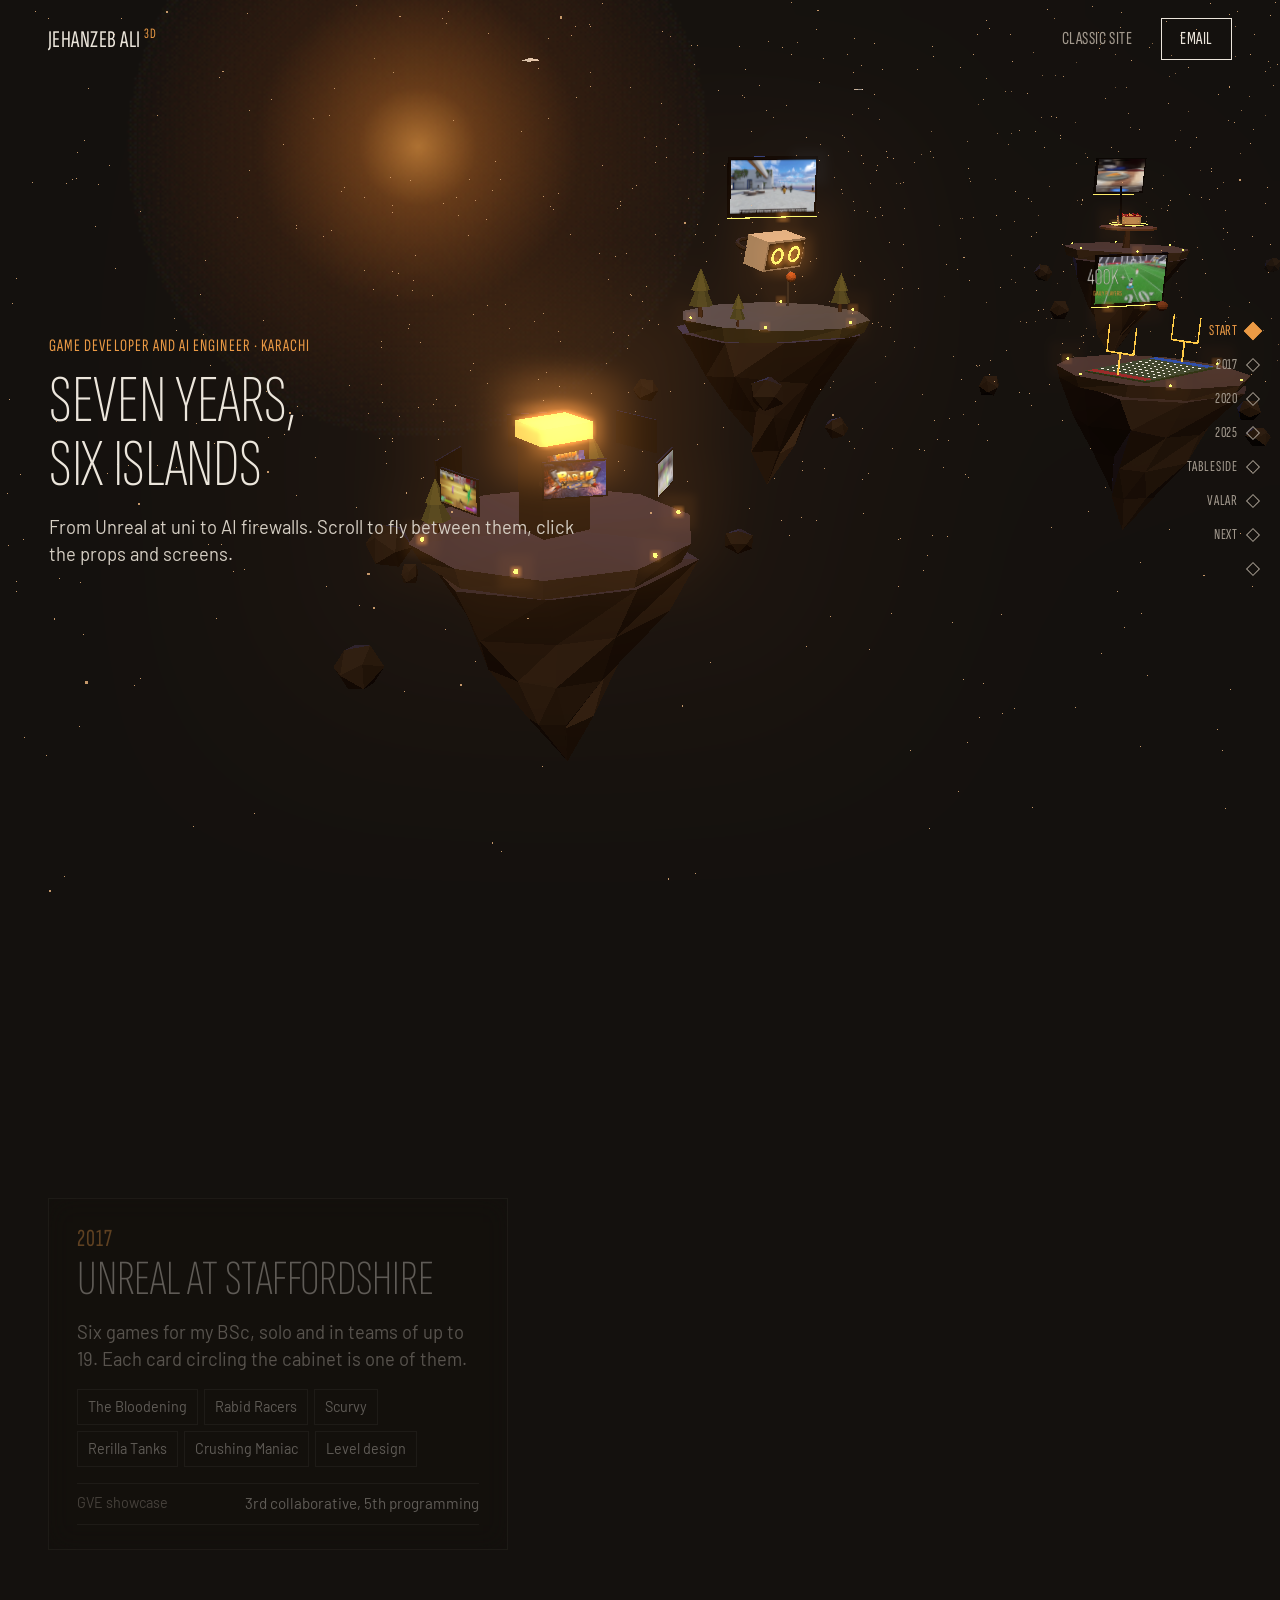
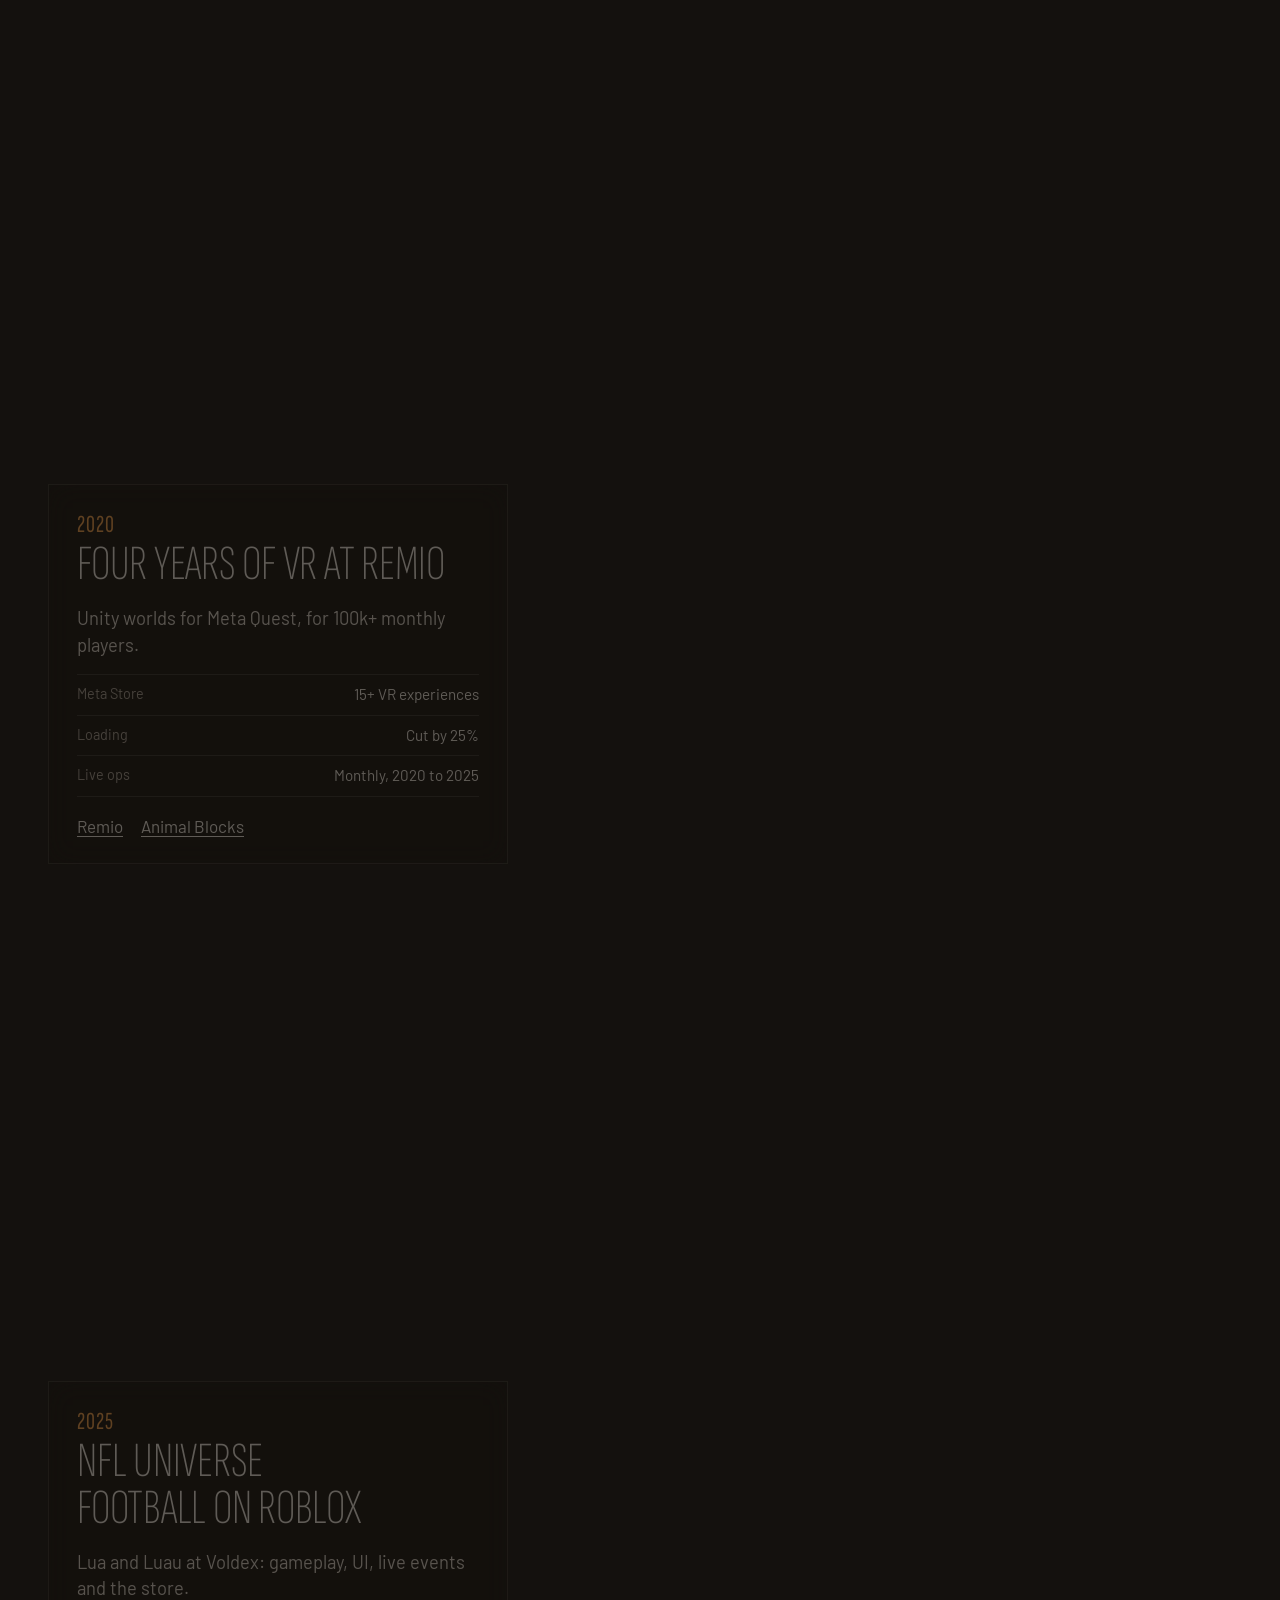
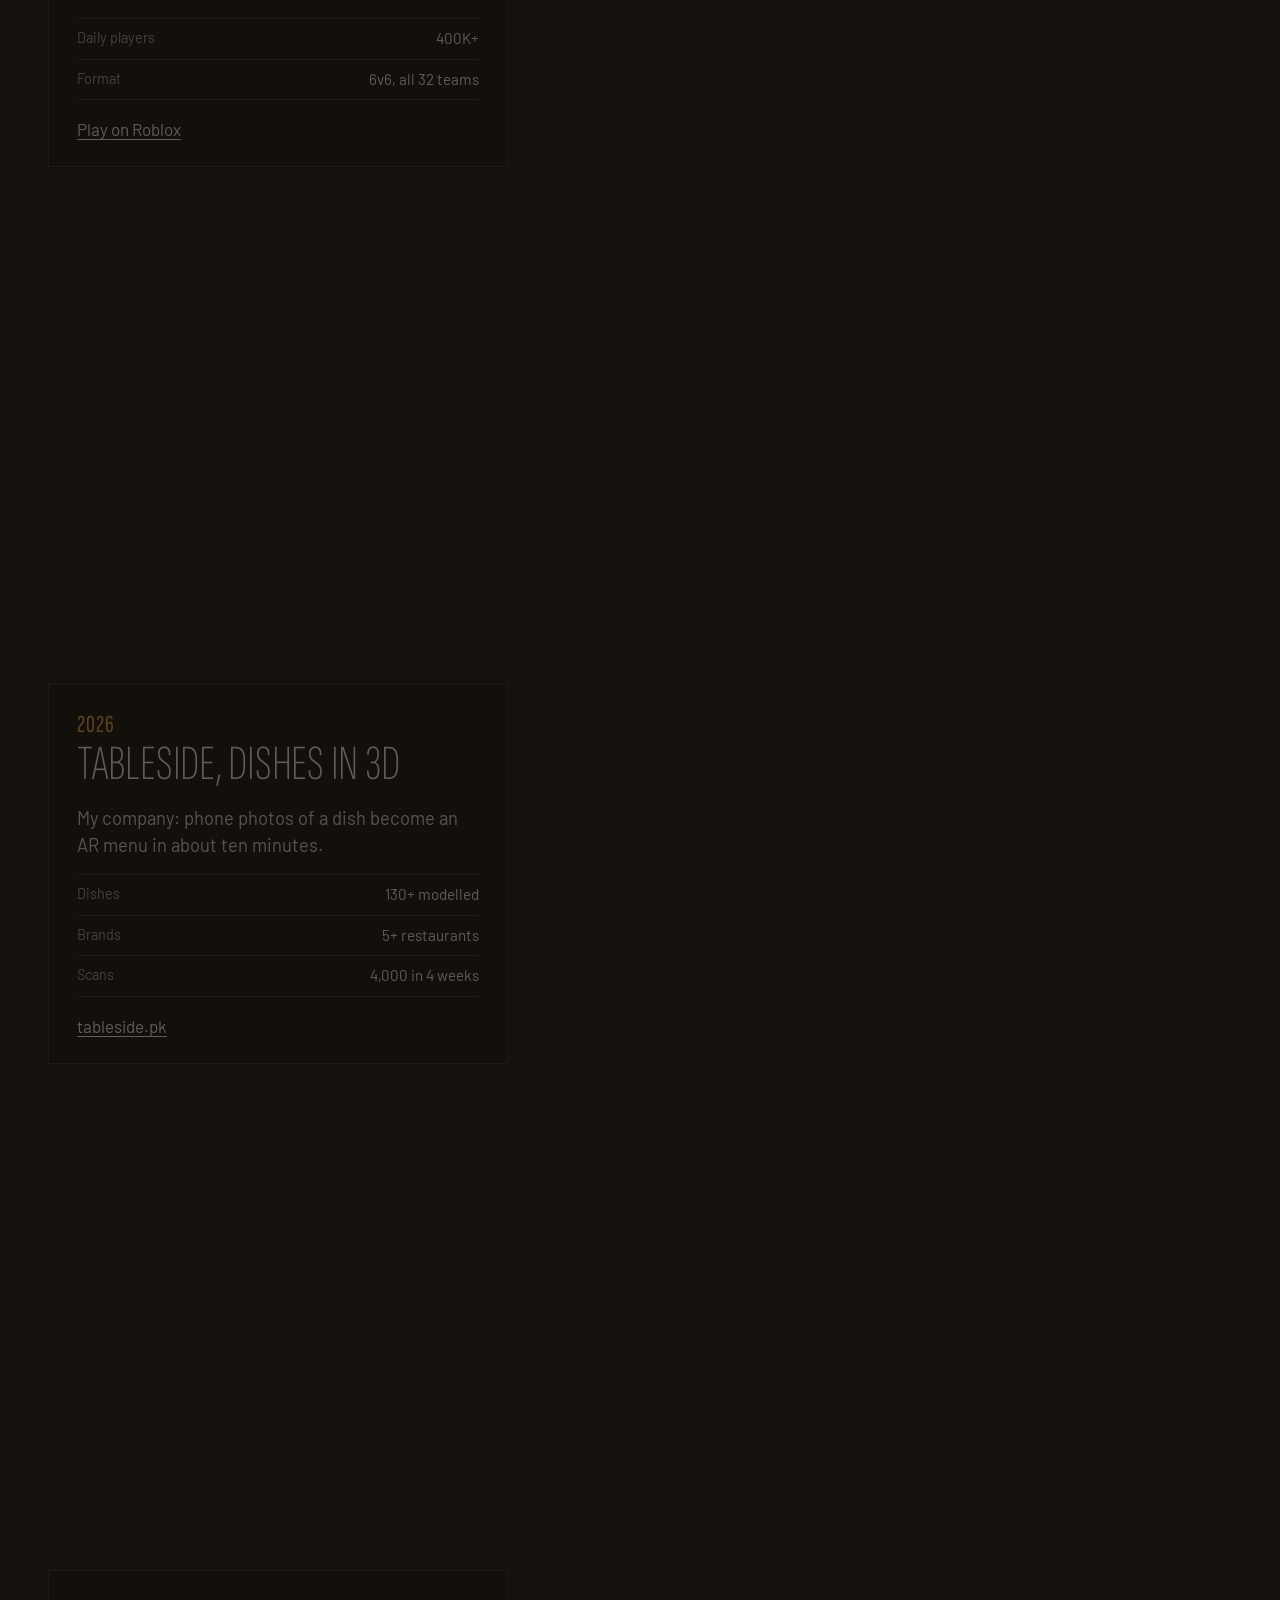
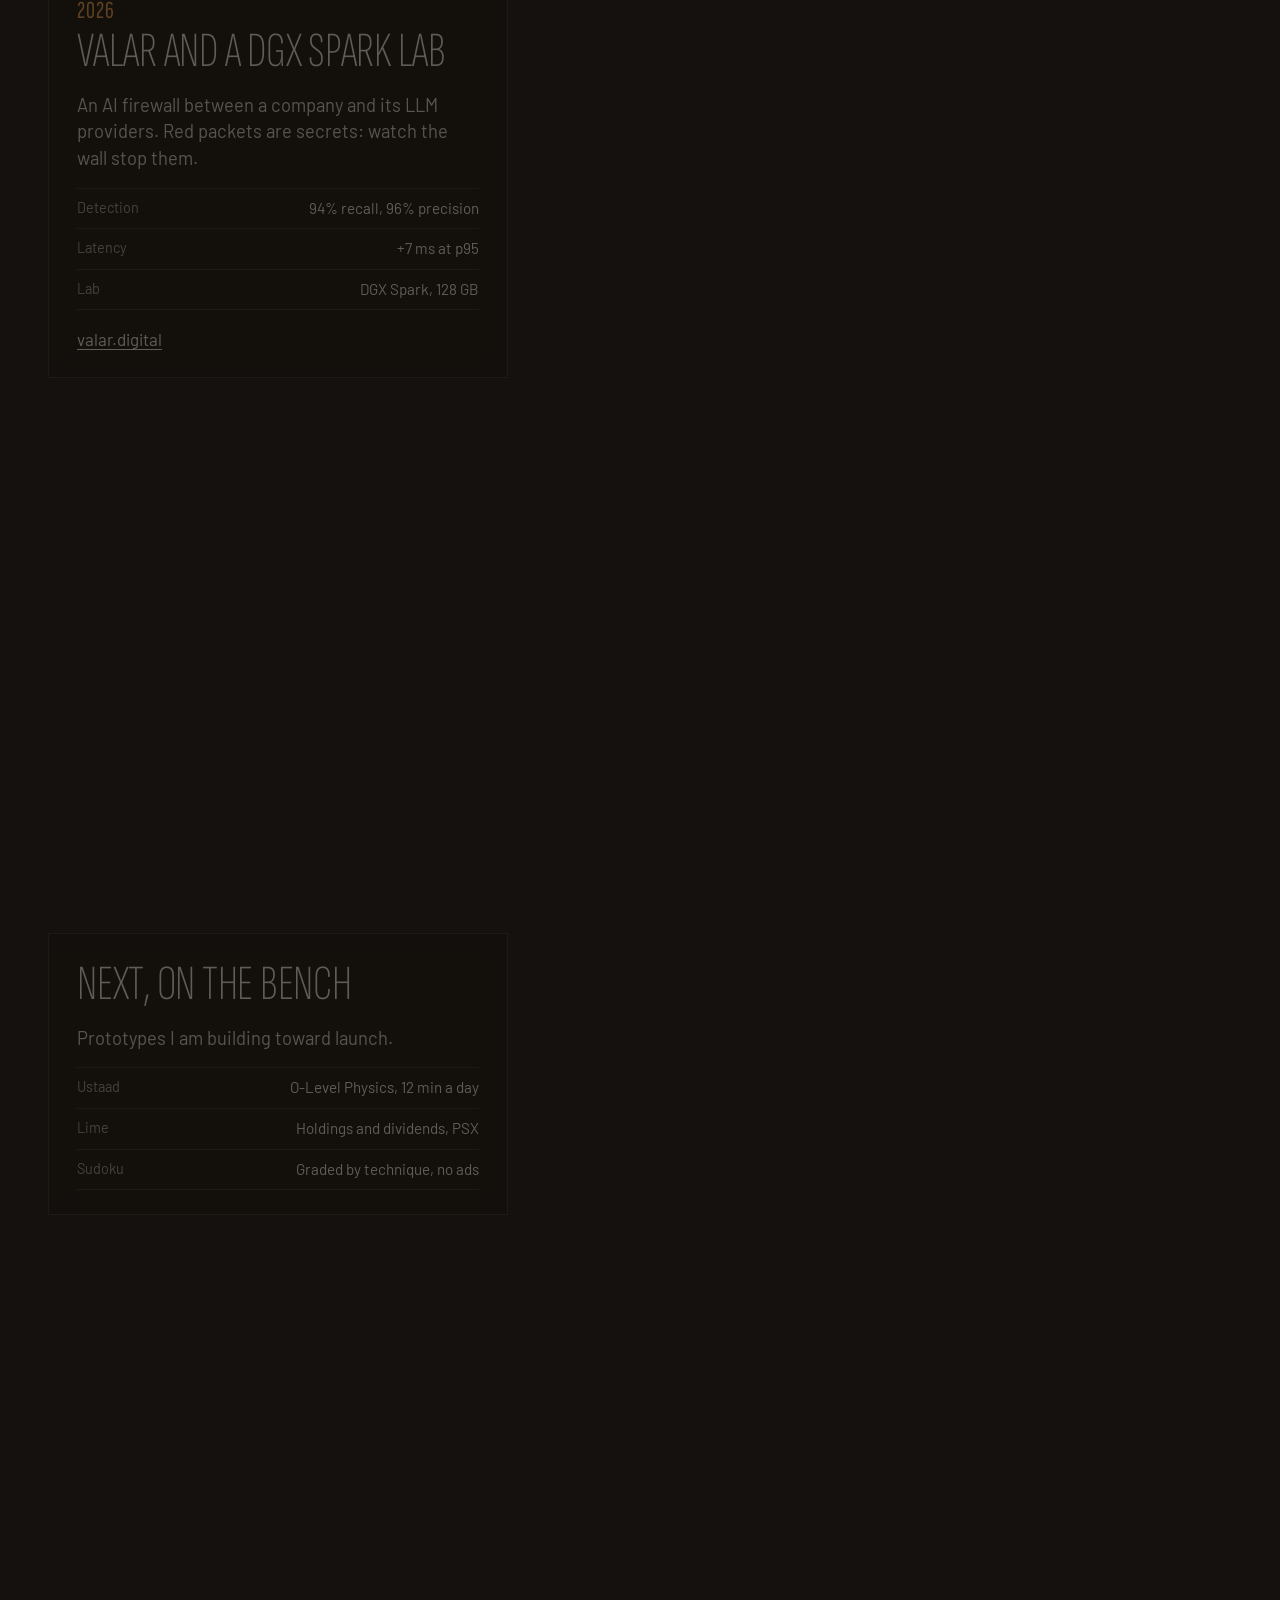
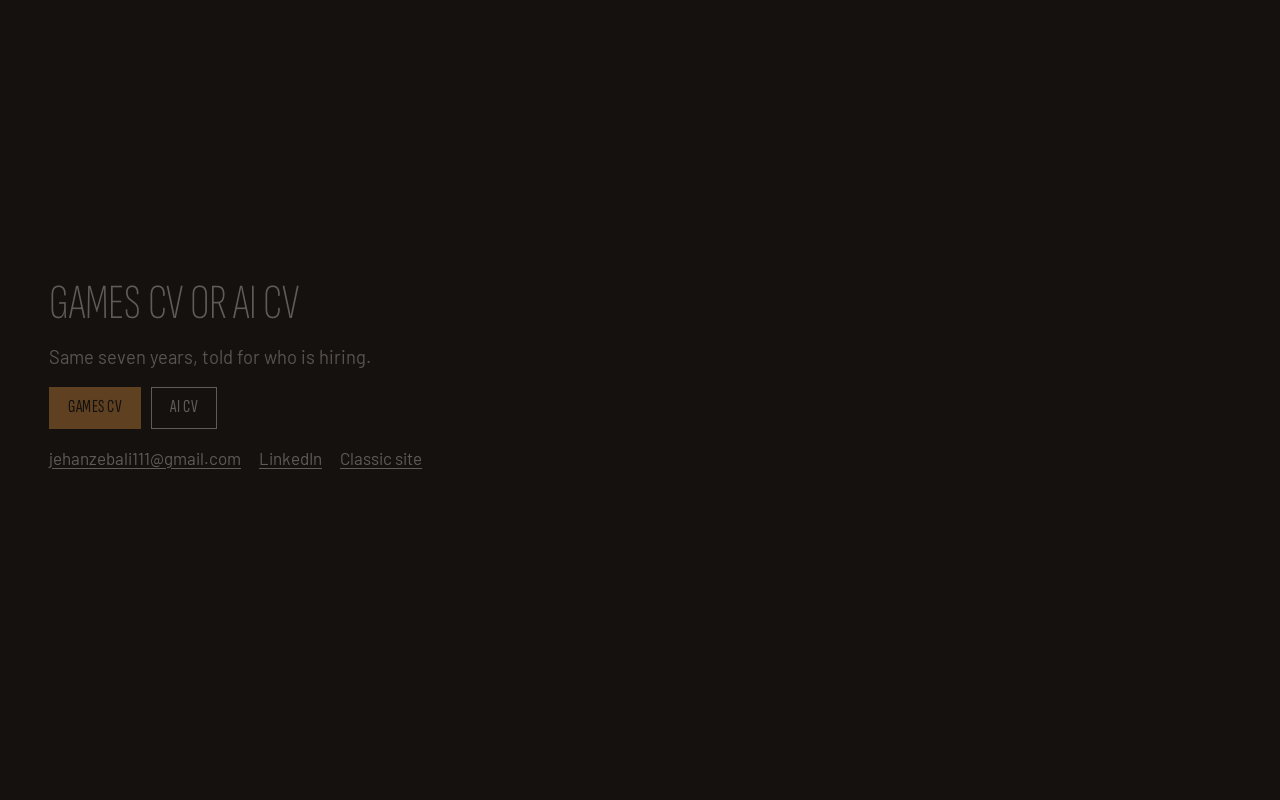
==== 3d/index.html @ e1ce979d "Add experimental 3D portfolio at /3d/ Scroll-driven flight across floating low-poly islands, one per" ====
<!doctype html>
<html lang="en">
<head>
<meta charset="utf-8">
<meta name="viewport" content="width=device-width, initial-scale=1">
<title>Jehanzeb Ali in 3D, an experiment</title>
<meta name="description" content="An experimental 3D version of Jehanzeb Ali's portfolio: fly across floating islands, one for each chapter from Unreal at uni to AI firewalls.">
<meta name="theme-color" content="#14110e">
<link rel="icon" href="../favicon.svg" type="image/svg+xml">
<link rel="preload" href="../fonts/sofia-sans-extra-condensed-latin-200-normal.woff2" as="font" type="font/woff2" crossorigin>
<link rel="stylesheet" href="style.css">
<script type="importmap">{ "imports": { "three": "./vendor/three.module.min.js" } }</script>
</head>
<body>

<canvas class="world" aria-hidden="true"></canvas>

<div class="loader" data-loader>
  <p class="loader__title">Raising the islands</p>
  <div class="loader__bar"><span data-loader-bar></span></div>
</div>

<header class="hud">
  <a class="wordmark" href="#ch-0">Jehanzeb Ali <small>3D</small></a>
  <nav aria-label="Main">
    <a class="ghost" href="../">Classic site</a>
    <a class="btn" href="mailto:jehanzebali111@gmail.com">Email</a>
  </nav>
</header>

<nav class="dots" aria-label="Chapters" data-dots></nav>

<p class="hint" data-hint aria-hidden="true">Scroll to fly · Click anything that floats</p>

<main>
  <section class="ch" id="ch-0" data-label="Start">
    <div class="card card--hero">
      <p class="kicker">Game developer and AI engineer · Karachi</p>
      <h1>Seven years,<br>six islands</h1>
      <p class="lead">From Unreal at uni to AI firewalls. Scroll to fly between them, click the props and screens.</p>
    </div>
  </section>

  <section class="ch" id="ch-1" data-label="2017">
    <div class="card">
      <h2><span class="year">2017</span>Unreal at Staffordshire</h2>
      <p class="lead">Six games for my BSc, solo and in teams of up to 19. Each card circling the cabinet is one of them.</p>
      <ul class="chips">
        <li><a href="https://www.youtube.com/watch?v=bygfbJhBPi0">The Bloodening</a></li>
        <li><a href="https://www.youtube.com/watch?v=kD5erxwy0vY">Rabid Racers</a></li>
        <li><a href="https://www.youtube.com/watch?v=-8QyaQrEbNs">Scurvy</a></li>
        <li><a href="https://www.youtube.com/watch?v=-BHlsEPcJto">Rerilla Tanks</a></li>
        <li><a href="https://www.youtube.com/watch?v=_O61F6eO5oI">Crushing Maniac</a></li>
        <li><a href="https://www.youtube.com/watch?v=RzQGOUZhFEU">Level design</a></li>
      </ul>
      <dl class="facts"><div><dt>GVE showcase</dt><dd>3rd collaborative, 5th programming</dd></div></dl>
    </div>
  </section>

  <section class="ch" id="ch-2" data-label="2020">
    <div class="card">
      <h2><span class="year">2020</span>Four years of VR at Remio</h2>
      <p class="lead">Unity worlds for Meta Quest, for 100k+ monthly players.</p>
      <dl class="facts">
        <div><dt>Meta Store</dt><dd>15+ VR experiences</dd></div>
        <div><dt>Loading</dt><dd>Cut by 25%</dd></div>
        <div><dt>Live ops</dt><dd>Monthly, 2020 to 2025</dd></div>
      </dl>
      <p class="links"><a href="https://www.meta.com/experiences/remio/5120897861344596/">Remio</a> <a href="https://www.meta.com/experiences/animal-blocks/26317184997880598/">Animal Blocks</a></p>
    </div>
  </section>

  <section class="ch" id="ch-3" data-label="2025">
    <div class="card">
      <h2><span class="year">2025</span>NFL Universe Football on Roblox</h2>
      <p class="lead">Lua and Luau at Voldex: gameplay, UI, live events and the store.</p>
      <dl class="facts"><div><dt>Daily players</dt><dd>400K+</dd></div><div><dt>Format</dt><dd>6v6, all 32 teams</dd></div></dl>
      <p class="links"><a href="https://www.roblox.com/games/184199275">Play on Roblox</a></p>
    </div>
  </section>

  <section class="ch" id="ch-4" data-label="TableSide">
    <div class="card">
      <h2><span class="year">2026</span>TableSide, dishes in 3D</h2>
      <p class="lead">My company: phone photos of a dish become an AR menu in about ten minutes.</p>
      <dl class="facts">
        <div><dt>Dishes</dt><dd>130+ modelled</dd></div>
        <div><dt>Brands</dt><dd>5+ restaurants</dd></div>
        <div><dt>Scans</dt><dd>4,000 in 4 weeks</dd></div>
      </dl>
      <p class="links"><a href="https://tableside.pk/">tableside.pk</a></p>
    </div>
  </section>

  <section class="ch" id="ch-5" data-label="Valar">
    <div class="card">
      <h2><span class="year">2026</span>Valar and a DGX Spark lab</h2>
      <p class="lead">An AI firewall between a company and its LLM providers. Red packets are secrets: watch the wall stop them.</p>
      <dl class="facts">
        <div><dt>Detection</dt><dd>94% recall, 96% precision</dd></div>
        <div><dt>Latency</dt><dd>+7 ms at p95</dd></div>
        <div><dt>Lab</dt><dd>DGX Spark, 128 GB</dd></div>
      </dl>
      <p class="links"><a href="https://valar.digital/">valar.digital</a></p>
    </div>
  </section>

  <section class="ch" id="ch-6" data-label="Next">
    <div class="card">
      <h2>Next, on the bench</h2>
      <p class="lead">Prototypes I am building toward launch.</p>
      <dl class="facts">
        <div><dt>Ustaad</dt><dd>O-Level Physics, 12 min a day</dd></div>
        <div><dt>Lime</dt><dd>Holdings and dividends, PSX</dd></div>
        <div><dt>Sudoku</dt><dd>Graded by technique, no ads</dd></div>
      </dl>
    </div>
  </section>

  <section class="ch" id="ch-7" data-label="Hire">
    <div class="card card--hero">
      <h2>Games CV or AI CV</h2>
      <p class="lead">Same seven years, told for who is hiring.</p>
      <p class="actions">
        <a class="btn btn--primary" href="../cv/Jehanzeb-Ali-CV-Games.pdf" download>Games CV</a>
        <a class="btn" href="../cv/Jehanzeb-Ali-CV-AI.pdf" download>AI CV</a>
      </p>
      <p class="links"><a href="mailto:jehanzebali111@gmail.com">jehanzebali111@gmail.com</a> <a href="https://www.linkedin.com/in/jehanzeb-ali-87b875187/">LinkedIn</a> <a href="../">Classic site</a></p>
    </div>
  </section>
</main>

<script type="module" src="main.js"></script>
</body>
</html>
---- 3d/style.css ----
@font-face { font-family: "Sofia Sans Extra Condensed"; src: url("../fonts/sofia-sans-extra-condensed-latin-200-normal.woff2") format("woff2"); font-weight: 200; font-display: swap; }
@font-face { font-family: "Sofia Sans Extra Condensed"; src: url("../fonts/sofia-sans-extra-condensed-latin-400-normal.woff2") format("woff2"); font-weight: 400; font-display: swap; }
@font-face { font-family: "Barlow"; src: url("../fonts/barlow-latin-400-normal.woff2") format("woff2"); font-weight: 400; font-display: swap; }
@font-face { font-family: "Barlow"; src: url("../fonts/barlow-latin-300-normal.woff2") format("woff2"); font-weight: 300; font-display: swap; }

:root {
  color-scheme: dark;
  --paper: #14110e;
  --ink: #ece6dc;
  --muted: #a39a8e;
  --accent: #eb9a45;
  --rule: rgba(236, 230, 220, 0.14);
  --glass: rgba(20, 17, 14, 0.62);
  --display: "Sofia Sans Extra Condensed", ui-sans-serif, sans-serif;
  --body: "Barlow", ui-sans-serif, sans-serif;
  --gutter: 48px;
}
* { box-sizing: border-box; }
html { scroll-behavior: smooth; }
body { margin: 0; background: var(--paper); color: var(--ink); font: 400 1.0625rem/1.55 var(--body); -webkit-font-smoothing: antialiased; overflow-x: clip; }
a { color: inherit; }
:focus-visible { outline: 2px solid var(--accent); outline-offset: 3px; }
::selection { background: rgba(235, 154, 69, 0.35); }
h1, h2 { margin: 0; font: 200 clamp(2.6rem, 4vw + 1rem, 5rem)/0.95 var(--display); text-transform: uppercase; letter-spacing: -0.005em; text-wrap: balance; }
h2 { font-size: clamp(2.2rem, 2.6vw + 1rem, 3.8rem); }
p { margin: 0; }

.world { position: fixed; inset: 0; width: 100vw; height: 100vh; display: block; z-index: 0; touch-action: pan-y; }

/* loader */
.loader { position: fixed; inset: 0; z-index: 50; display: grid; place-content: center; gap: 16px; background: var(--paper); transition: opacity 700ms ease, visibility 700ms; }
.loader.is-done { opacity: 0; visibility: hidden; }
.loader__title { font: 200 2rem/1 var(--display); text-transform: uppercase; letter-spacing: 0.04em; }
.loader__bar { width: 220px; height: 2px; background: var(--rule); }
.loader__bar span { display: block; height: 100%; width: 0; background: var(--accent); transition: width 200ms ease; }

/* hud */
.hud { position: fixed; z-index: 20; top: 0; left: 0; right: 0; display: flex; justify-content: space-between; align-items: center; padding: 18px var(--gutter); pointer-events: none; }
.hud > * { pointer-events: auto; }
.wordmark { font: 400 1.5rem/1 var(--display); text-transform: uppercase; text-decoration: none; letter-spacing: 0.02em; }
.wordmark small { color: var(--accent); font-size: 0.9rem; vertical-align: super; }
.hud nav { display: flex; gap: 10px; align-items: center; }
.btn, .ghost { display: inline-flex; align-items: center; min-height: 42px; padding: 0 18px; border: 1px solid var(--ink); font: 400 1.15rem/1 var(--display); text-transform: uppercase; letter-spacing: 0.03em; text-decoration: none; background: transparent; color: var(--ink); transition: background-color 200ms, color 200ms, border-color 200ms; }
.ghost { border-color: transparent; color: var(--muted); }
.ghost:hover { color: var(--ink); }
.btn:hover { background: var(--ink); color: var(--paper); }
.btn--primary { background: var(--accent); border-color: var(--accent); color: var(--paper); }
.btn--primary:hover { background: var(--ink); border-color: var(--ink); }

/* chapter dots */
.dots { position: fixed; z-index: 20; right: 22px; top: 50%; transform: translateY(-50%); display: flex; flex-direction: column; gap: 6px; }
.dots a { display: flex; align-items: center; justify-content: flex-end; gap: 10px; min-height: 28px; color: var(--muted); text-decoration: none; font: 400 0.95rem/1 var(--display); text-transform: uppercase; letter-spacing: 0.05em; }
.dots a::after { content: ""; width: 8px; height: 8px; border: 1px solid currentColor; transform: rotate(45deg); transition: background-color 200ms, transform 300ms; }
.dots a span { opacity: 0; transform: translateX(6px); transition: opacity 200ms, transform 200ms; }
.dots a:hover span, .dots a:focus-visible span, .dots a[aria-current="step"] span { opacity: 1; transform: none; }
.dots a[aria-current="step"] { color: var(--accent); }
.dots a[aria-current="step"]::after { background: var(--accent); transform: rotate(45deg) scale(1.3); }

.hint { position: fixed; z-index: 20; left: 50%; bottom: 22px; transform: translateX(-50%); color: var(--muted); font: 400 1rem/1 var(--display); text-transform: uppercase; letter-spacing: 0.08em; transition: opacity 500ms; white-space: nowrap; }
.hint.is-gone { opacity: 0; }

/* chapters */
main { position: relative; z-index: 10; pointer-events: none; }
.ch { min-height: 100vh; min-height: 100svh; display: flex; align-items: center; padding: 96px var(--gutter); }
.card { pointer-events: auto; width: min(460px, 100%); padding: 28px 28px 24px; background: var(--glass); border: 1px solid var(--rule); backdrop-filter: blur(14px) saturate(1.2); -webkit-backdrop-filter: blur(14px) saturate(1.2); display: grid; gap: 16px; opacity: 0.35; transform: translateY(24px); transition: opacity 600ms ease, transform 700ms cubic-bezier(0.16, 1, 0.3, 1); }
.ch.is-active .card { opacity: 1; transform: none; }
.card--hero { width: min(560px, 100%); background: transparent; border-color: transparent; backdrop-filter: none; -webkit-backdrop-filter: none; padding-left: 0; }
.kicker { color: var(--accent); font: 400 1.1rem/1 var(--display); text-transform: uppercase; letter-spacing: 0.06em; }
.year { display: block; color: var(--accent); font-size: 0.5em; font-weight: 400; letter-spacing: 0.04em; margin-bottom: 6px; }
.lead { font-size: 1.15rem; line-height: 1.45; color: #d6cfc4; }
.chips { list-style: none; margin: 0; padding: 0; display: flex; flex-wrap: wrap; gap: 6px; }
.chips a { display: inline-block; padding: 6px 10px; border: 1px solid var(--rule); font-size: 0.9rem; text-decoration: none; transition: border-color 200ms, color 200ms; }
.chips a:hover { border-color: var(--accent); color: var(--accent); }
.facts { margin: 0; display: grid; gap: 0; border-top: 1px solid var(--rule); }
.facts div { display: flex; justify-content: space-between; gap: 16px; padding: 8px 0; border-bottom: 1px solid var(--rule); }
.facts dt { color: var(--muted); font-size: 0.9rem; }
.facts dd { margin: 0; text-align: right; font-size: 0.95rem; }
.links { display: flex; flex-wrap: wrap; gap: 6px 18px; }
.links a { text-underline-offset: 0.2em; text-decoration-thickness: 1px; }
.links a:hover { color: var(--accent); }
.actions { display: flex; gap: 10px; flex-wrap: wrap; }

/* world clicks pass through empty space */
body.is-hovering-3d { cursor: pointer; }

/* no webgl: plain dark page */
.no-webgl .world, .no-webgl .hint { display: none; }
.no-webgl .card { opacity: 1; transform: none; }

@media (max-width: 48rem) {
  :root { --gutter: 16px; }
  .ch { align-items: flex-end; padding-bottom: 72px; }
  .card { padding: 20px; gap: 12px; }
  .card--hero { padding-left: 0; }
  .lead { font-size: 1.02rem; }
  .dots { right: 8px; }
  .dots a span { display: none; }
  .ghost { display: none; }
  .hint { bottom: 12px; font-size: 0.85rem; }
  .facts dd { font-size: 0.88rem; }
}
@media (prefers-reduced-motion: reduce) {
  html { scroll-behavior: auto; }
  .card { transition: none; }
}
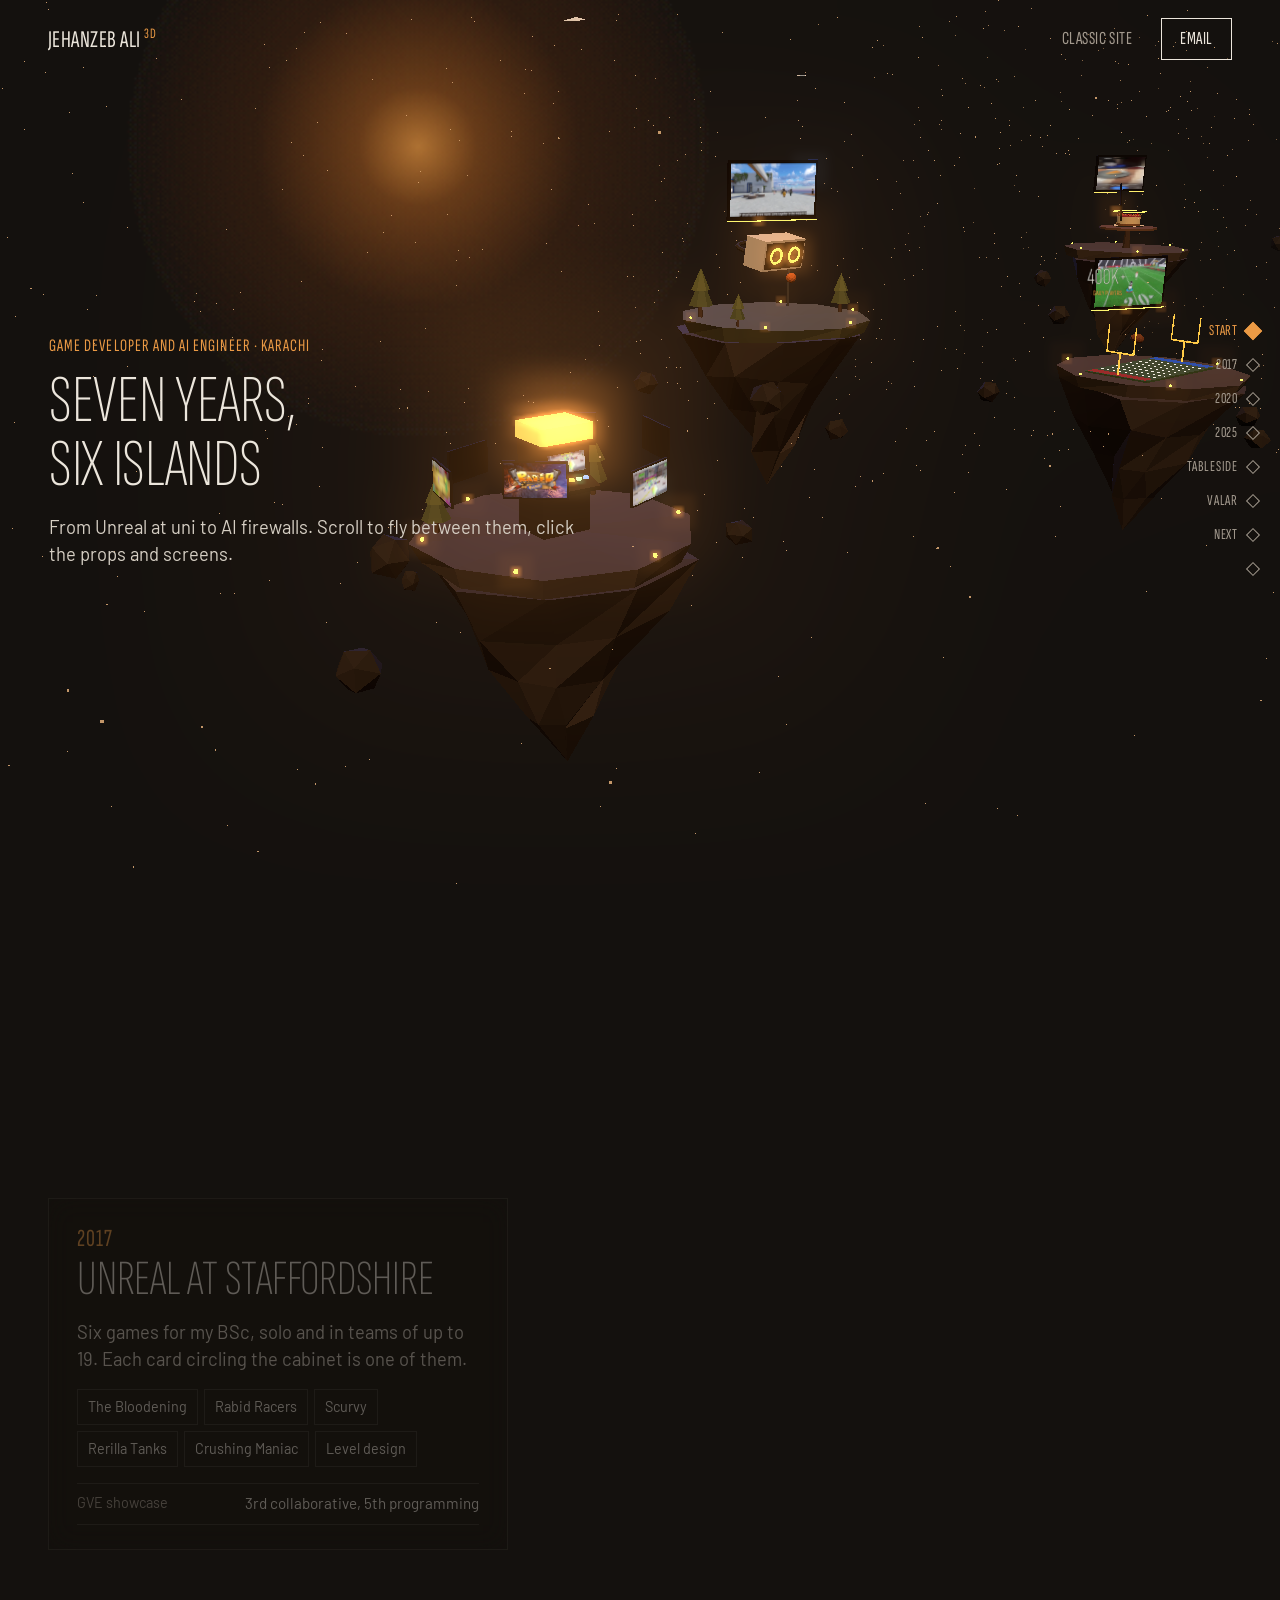
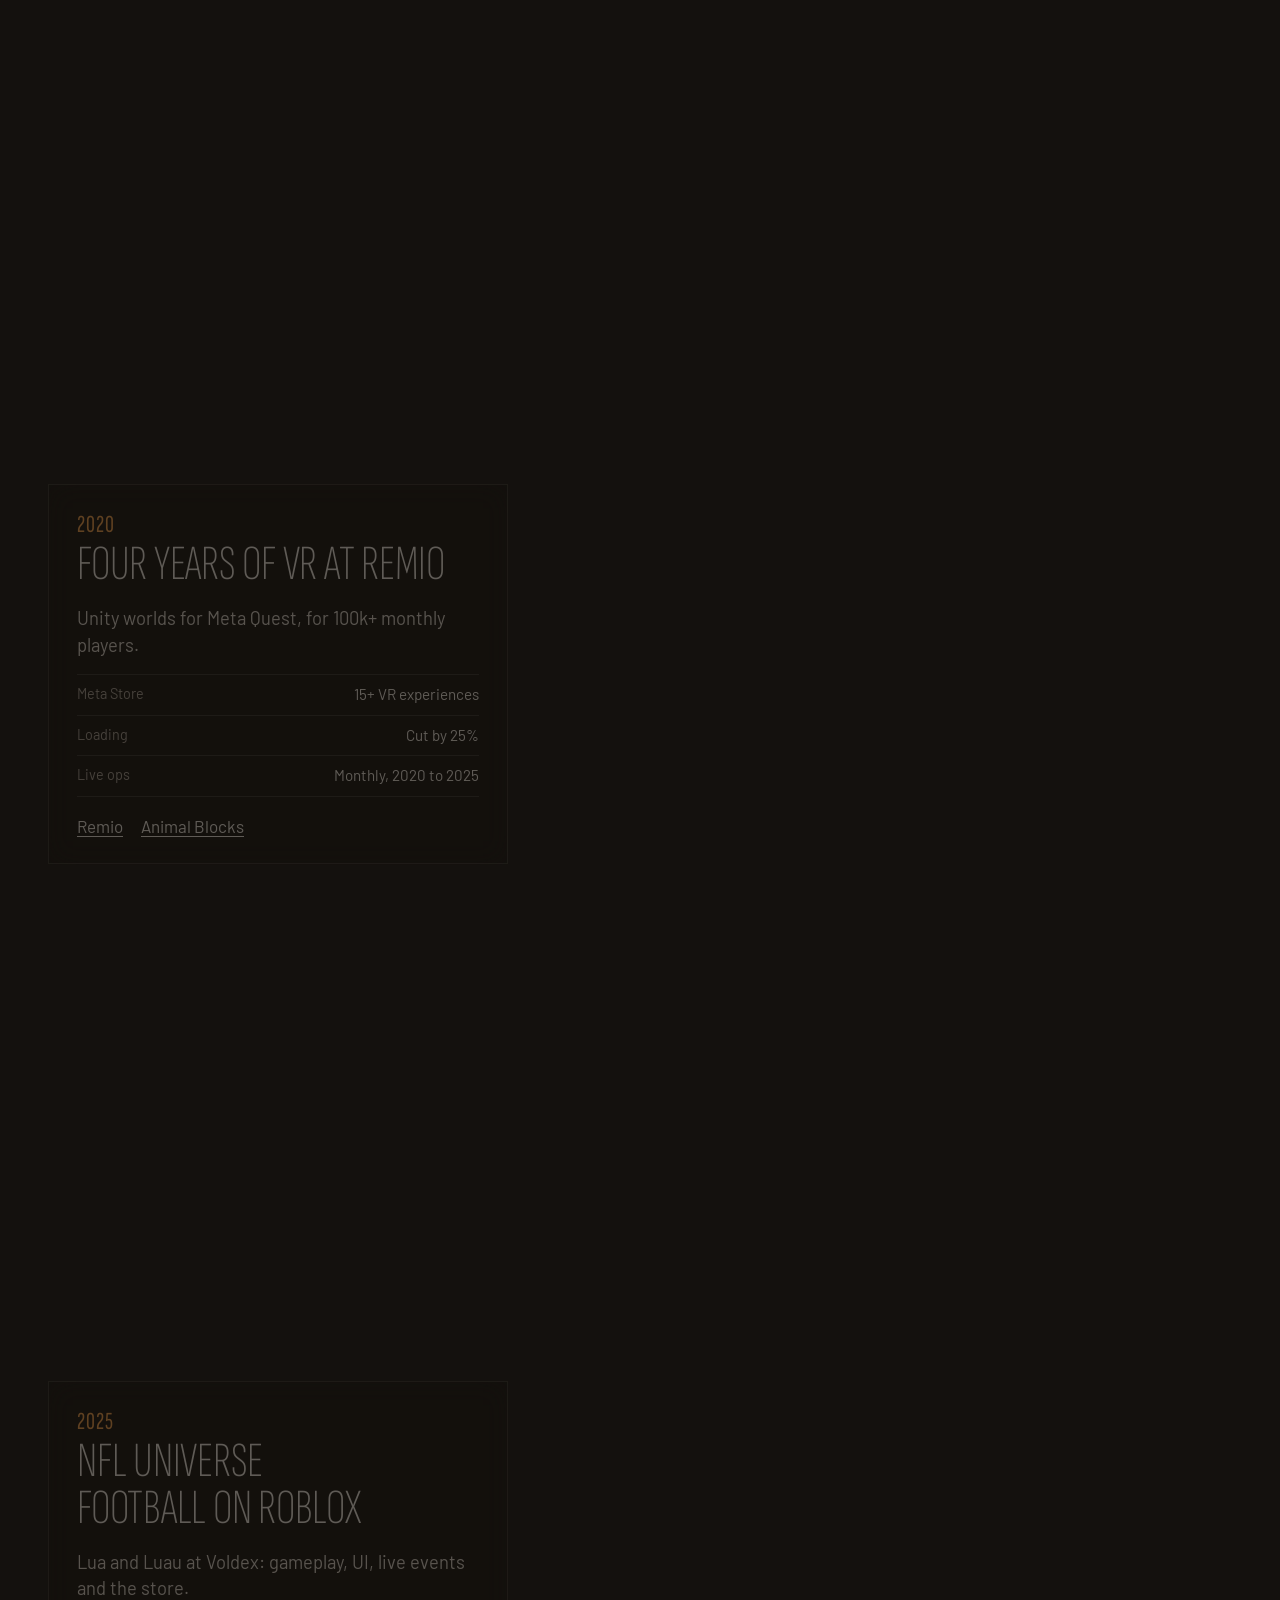
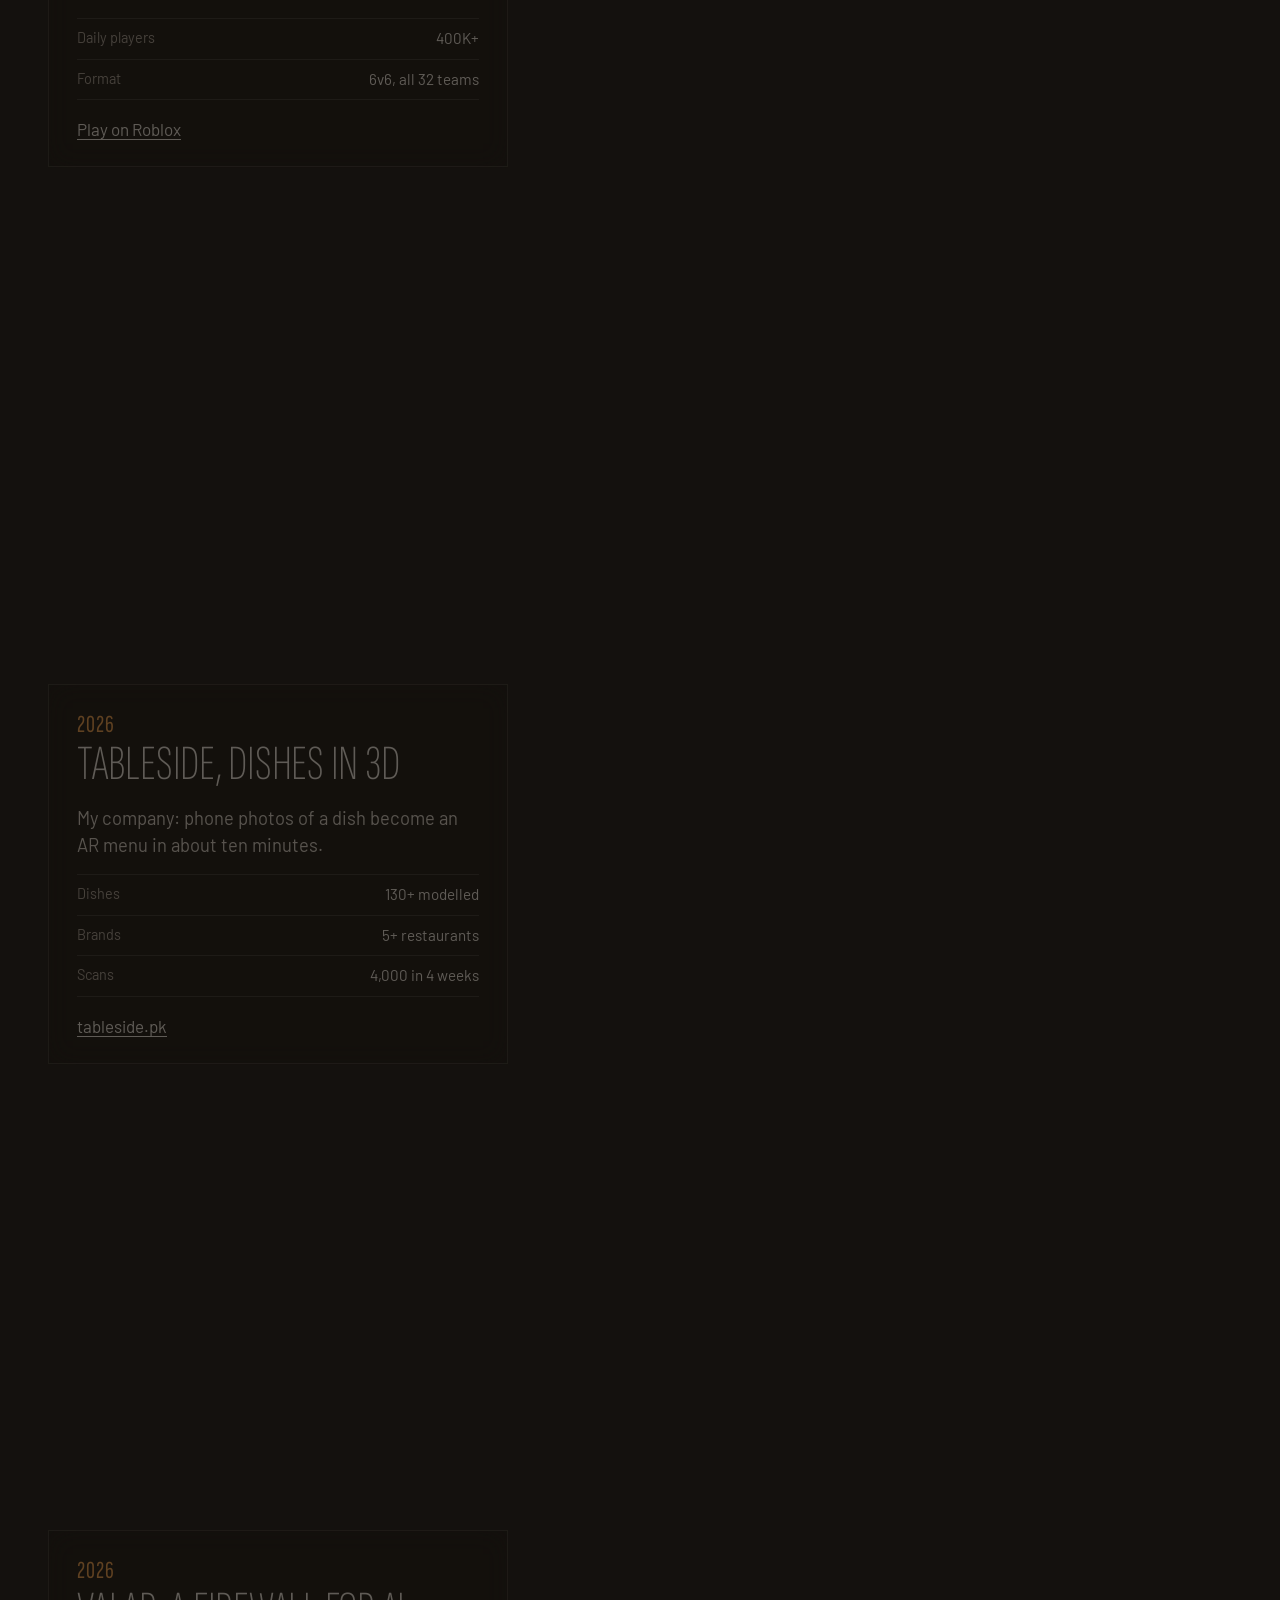
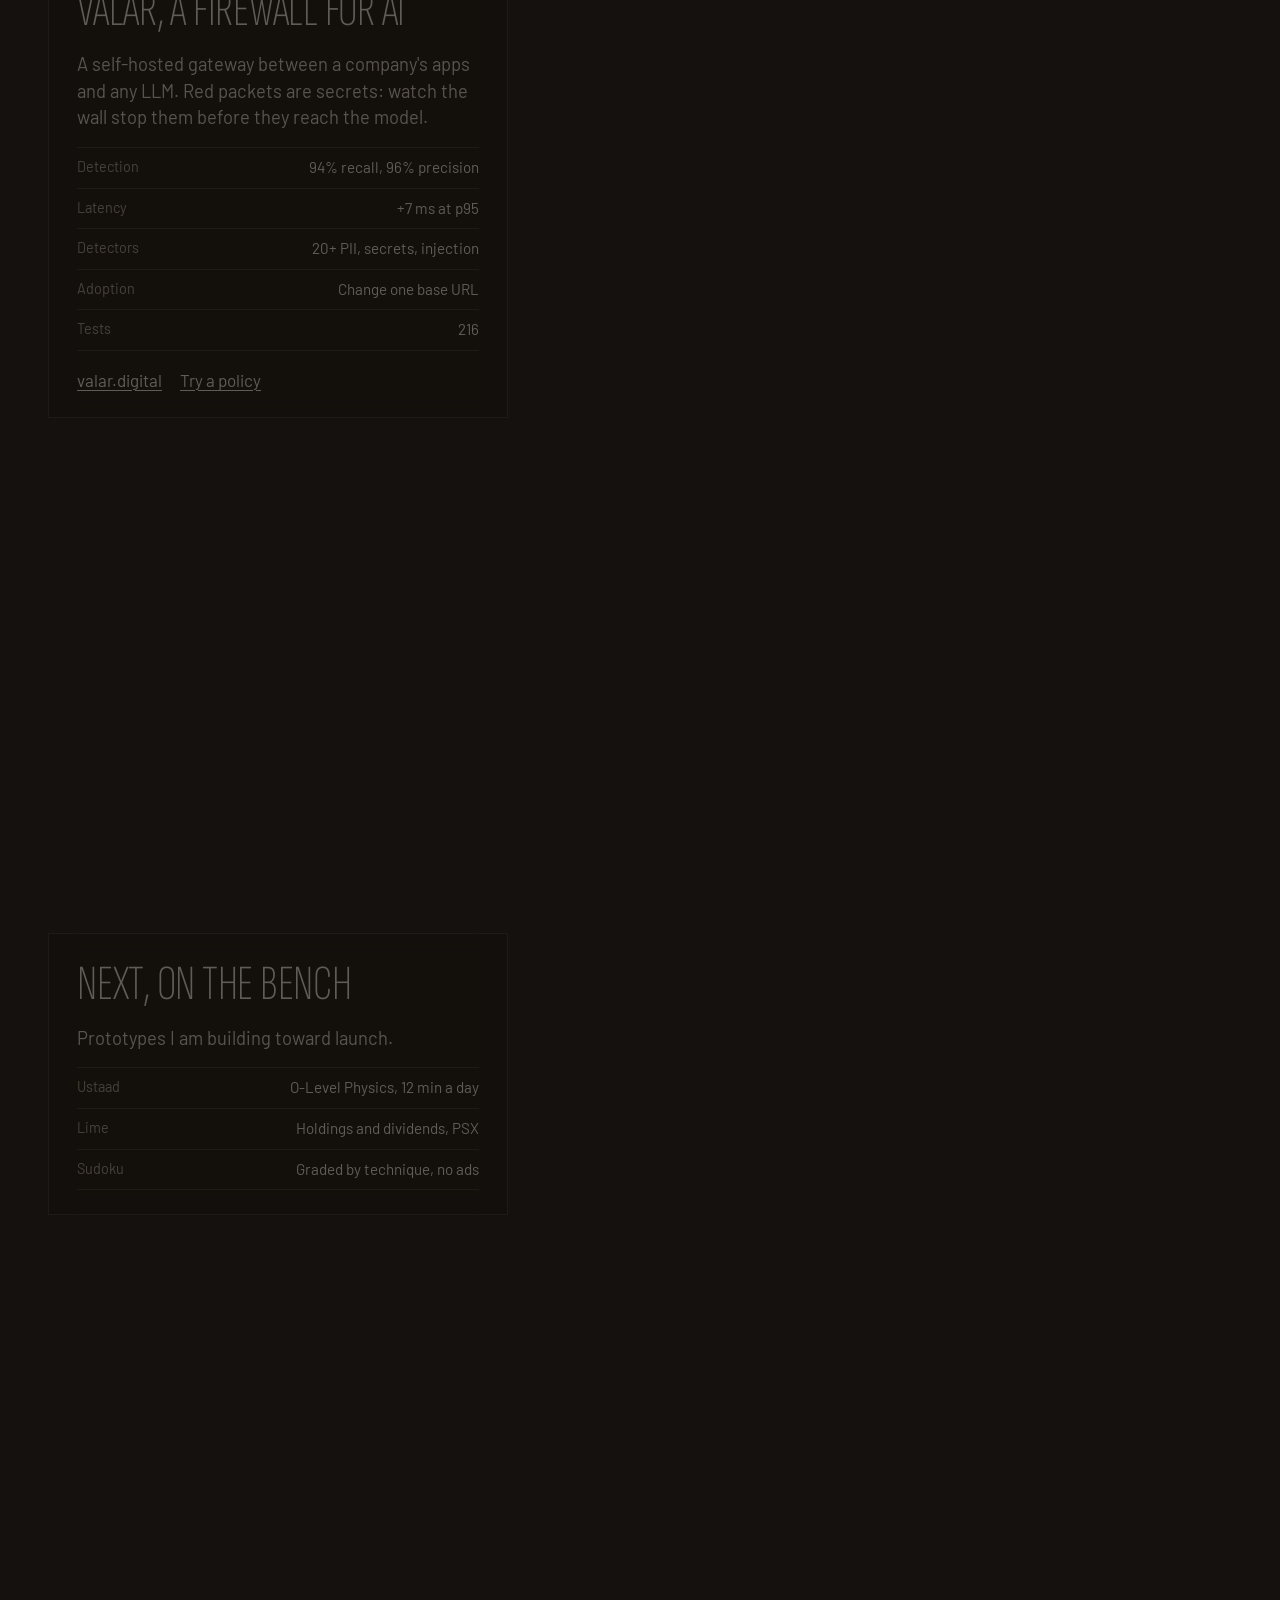
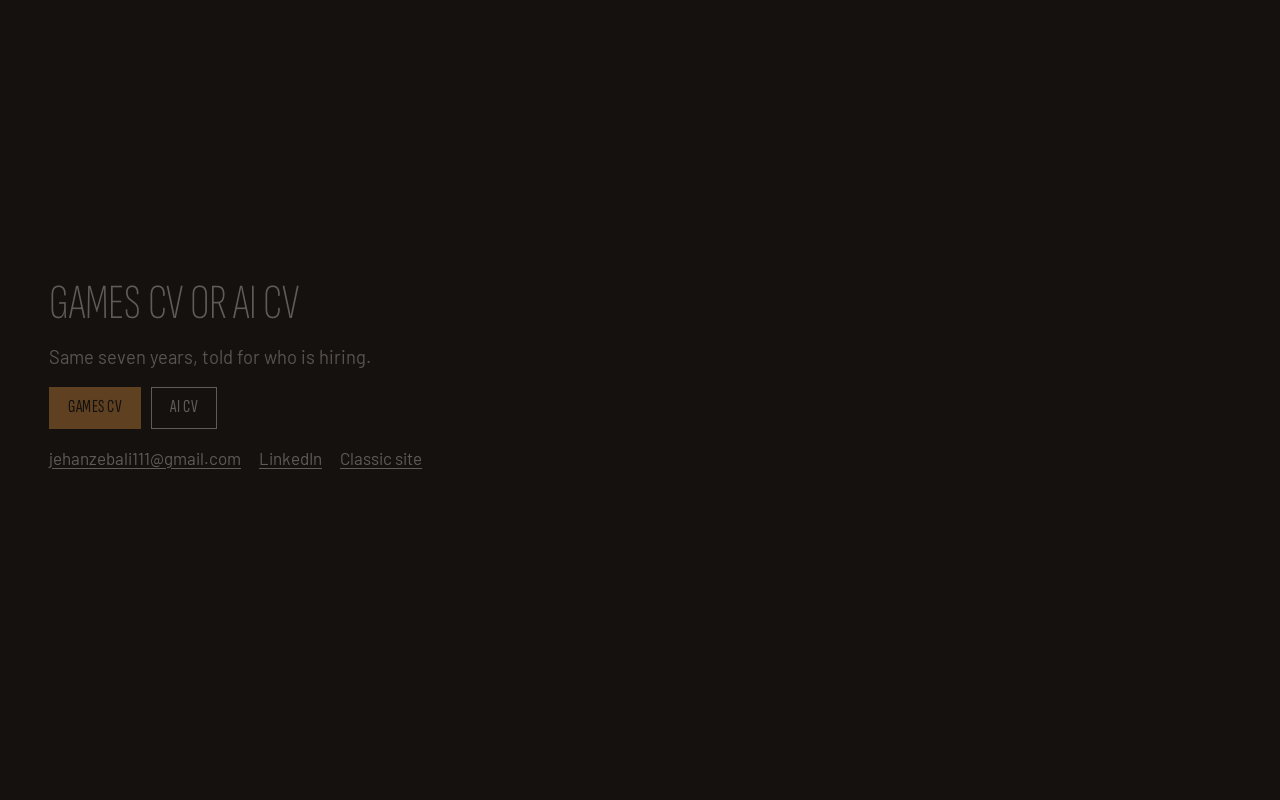
==== commit c097a12e: "Show off Valar on the classic and 3D sites Classic: walkthrough video, how-it-works points, dashboar" ====
--- a/3d/index.html
+++ b/3d/index.html
@@ -94,14 +94,16 @@
 
   <section class="ch" id="ch-5" data-label="Valar">
     <div class="card">
-      <h2><span class="year">2026</span>Valar and a DGX Spark lab</h2>
-      <p class="lead">An AI firewall between a company and its LLM providers. Red packets are secrets: watch the wall stop them.</p>
+      <h2><span class="year">2026</span>Valar, a firewall for AI</h2>
+      <p class="lead">A self-hosted gateway between a company's apps and any LLM. Red packets are secrets: watch the wall stop them before they reach the model.</p>
       <dl class="facts">
         <div><dt>Detection</dt><dd>94% recall, 96% precision</dd></div>
         <div><dt>Latency</dt><dd>+7 ms at p95</dd></div>
-        <div><dt>Lab</dt><dd>DGX Spark, 128 GB</dd></div>
+        <div><dt>Detectors</dt><dd>20+ PII, secrets, injection</dd></div>
+        <div><dt>Adoption</dt><dd>Change one base URL</dd></div>
+        <div><dt>Tests</dt><dd>216</dd></div>
       </dl>
-      <p class="links"><a href="https://valar.digital/">valar.digital</a></p>
+      <p class="links"><a href="https://www.valar.digital/">valar.digital</a> <a href="../#valar">Try a policy</a></p>
     </div>
   </section>
 
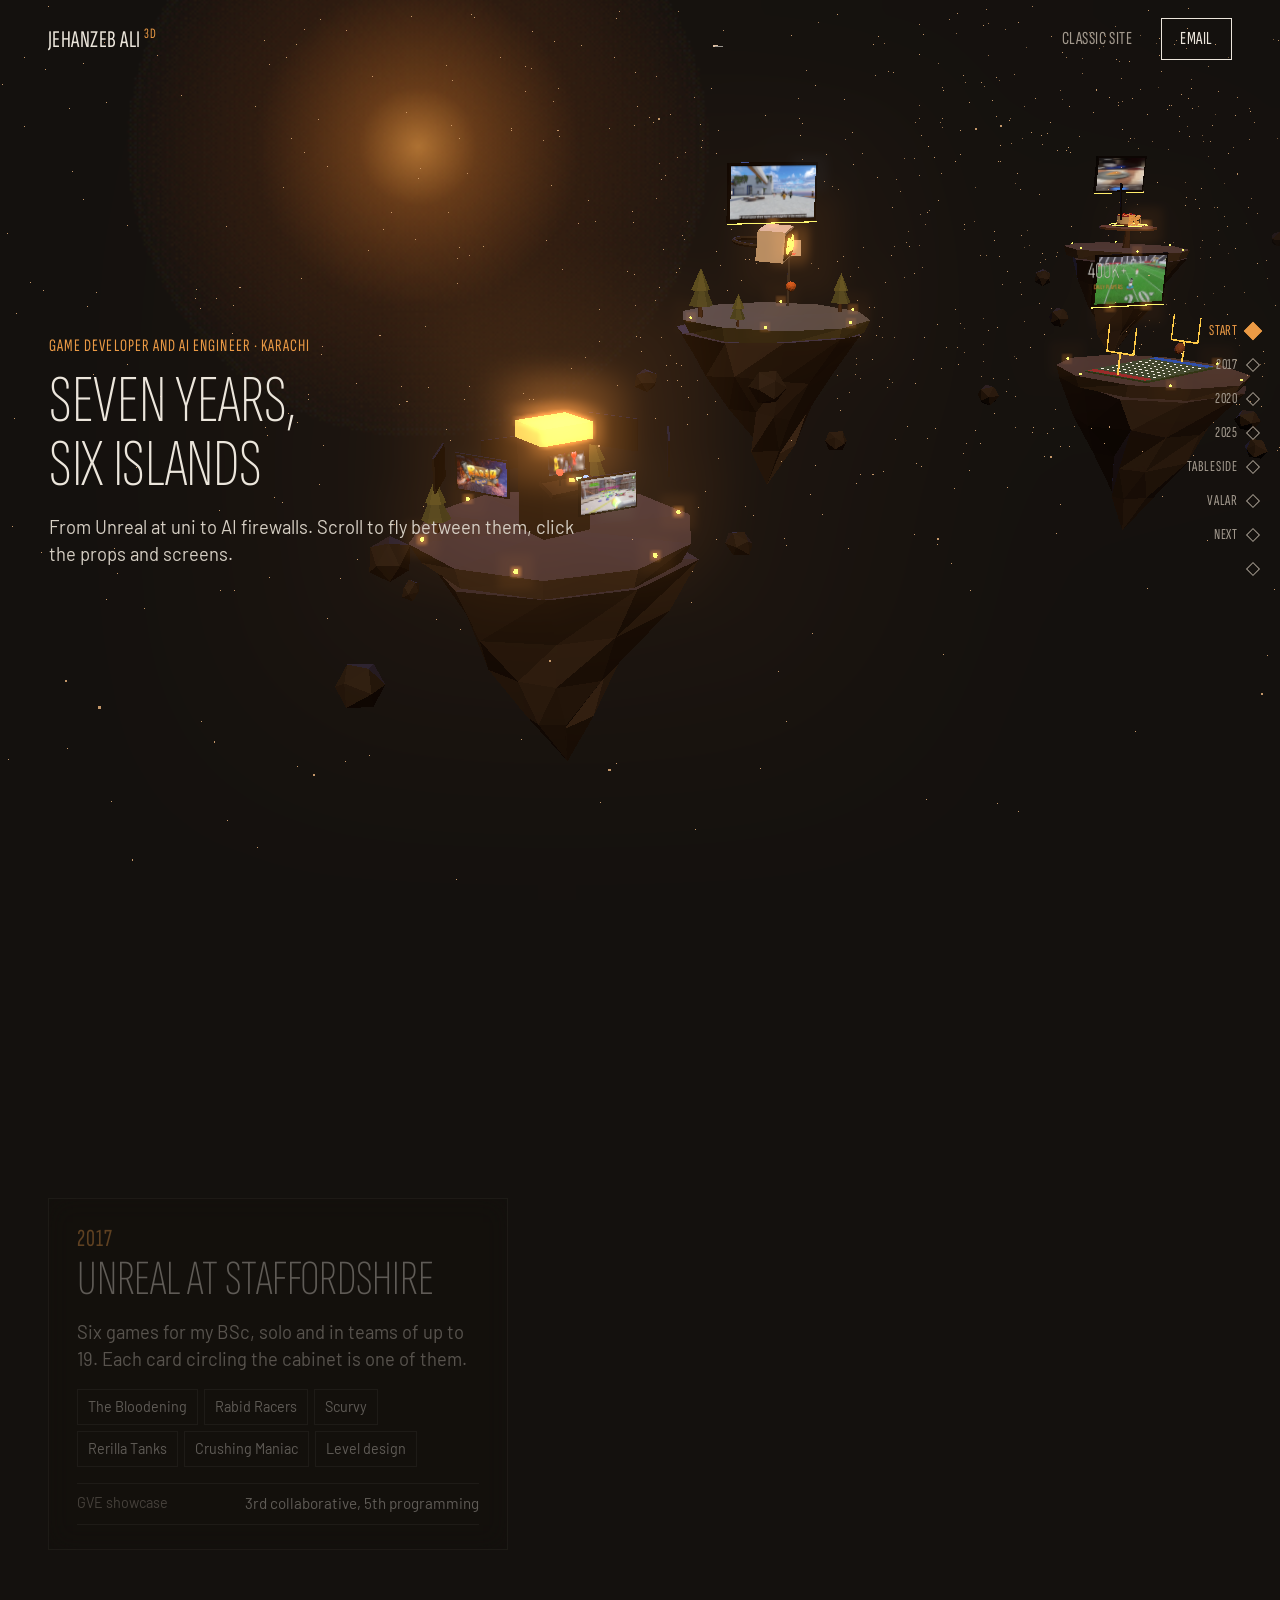
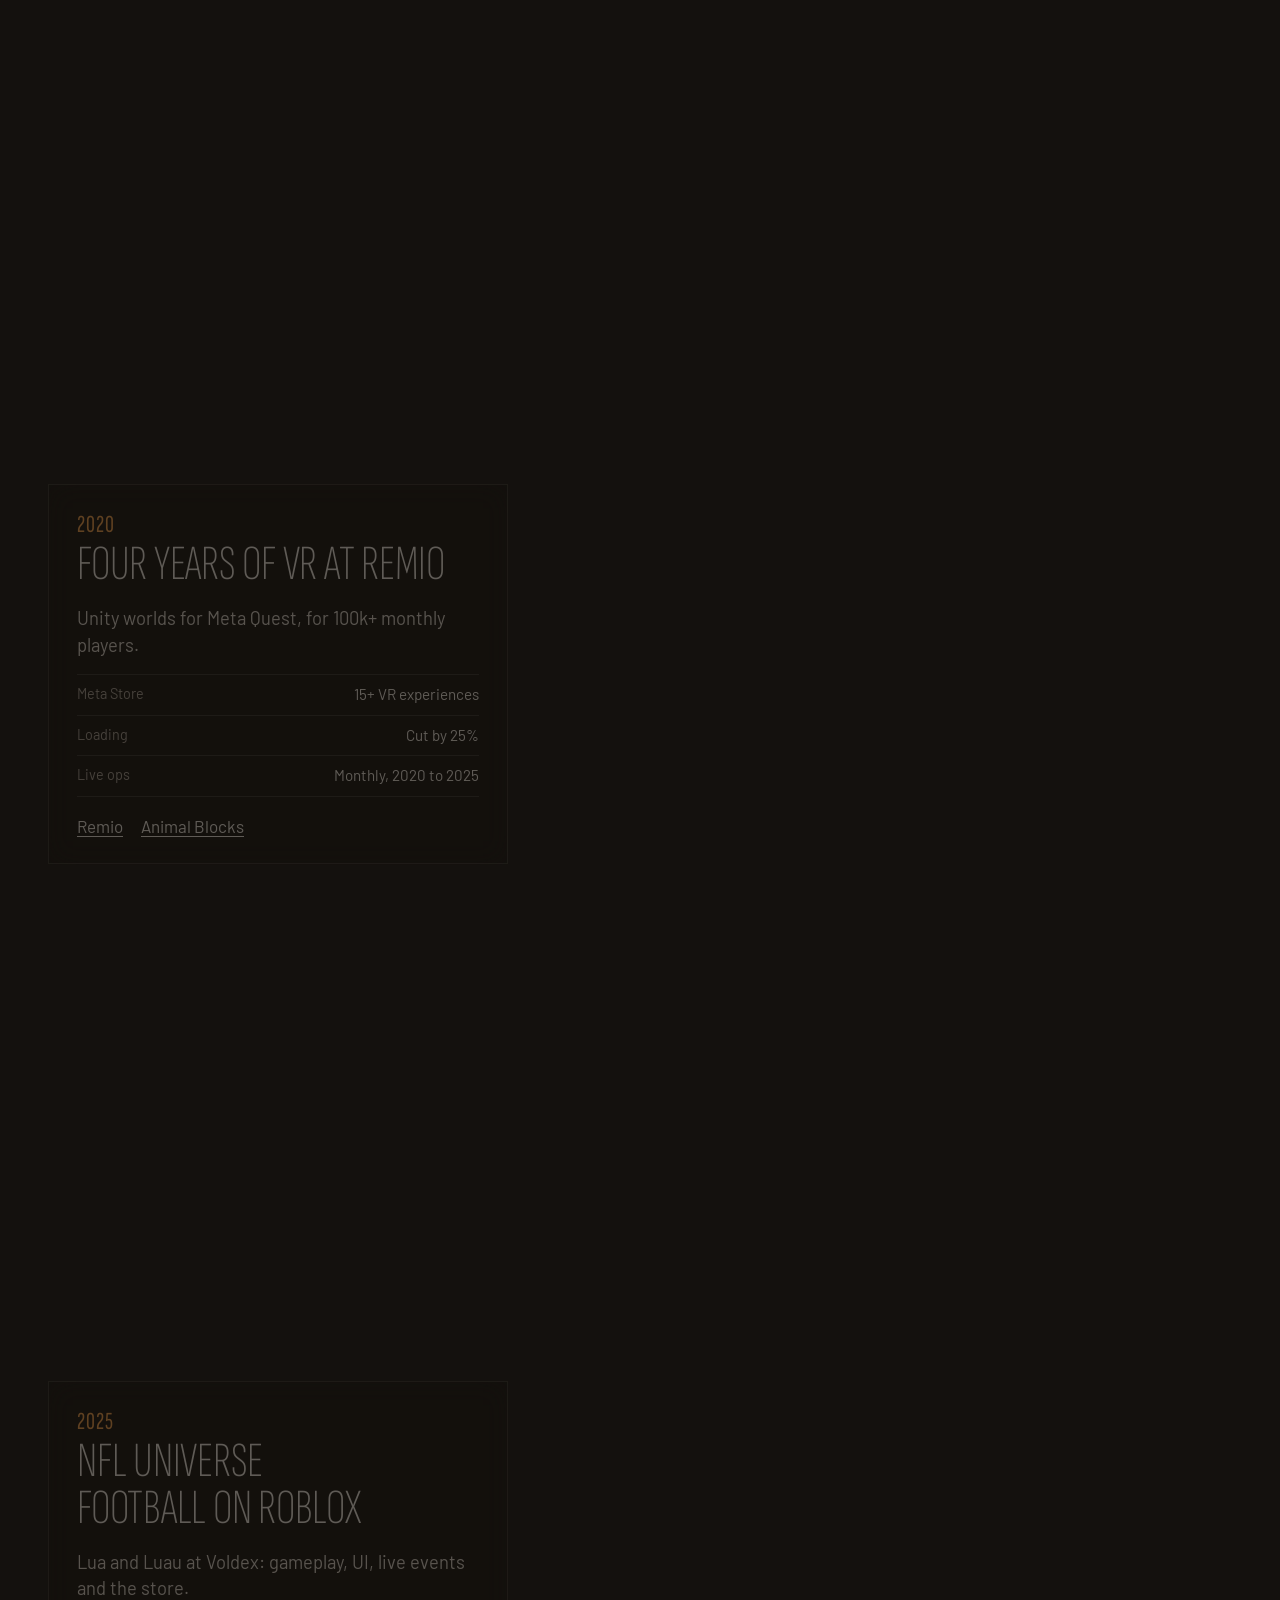
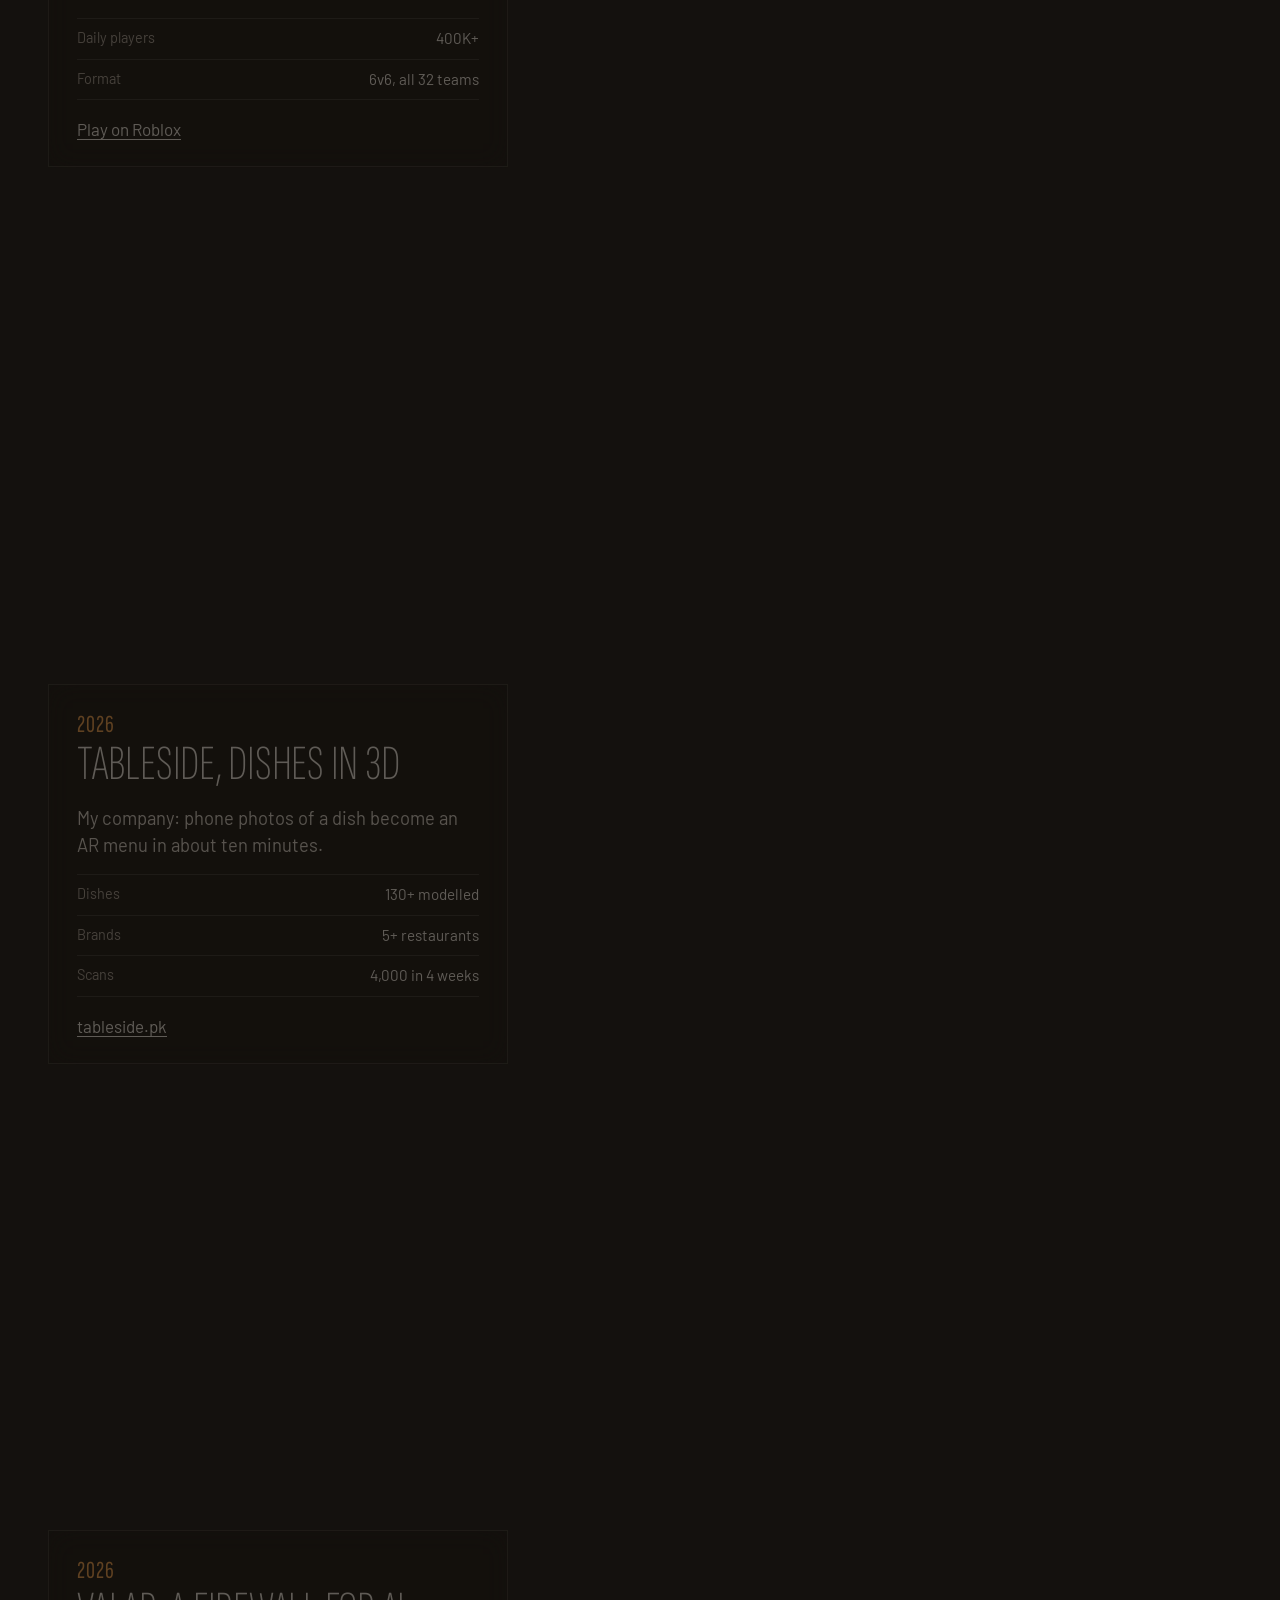
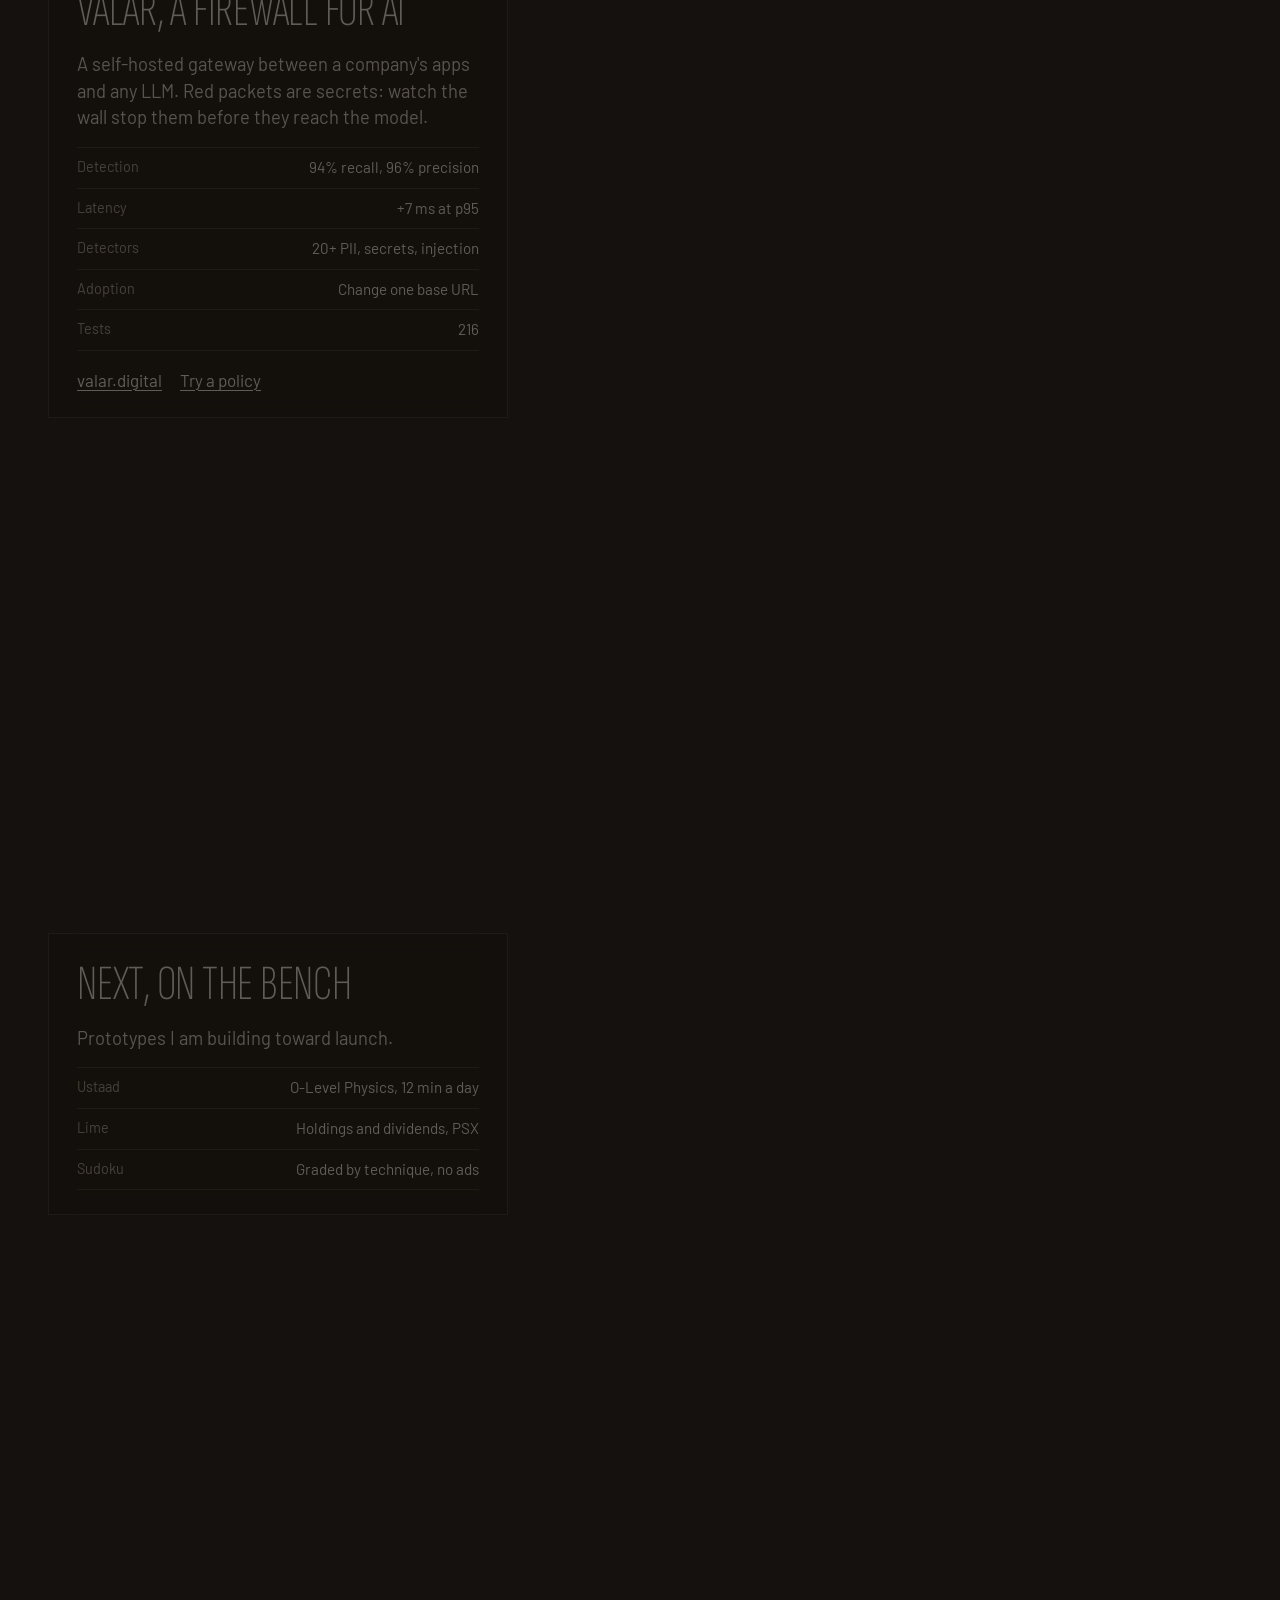
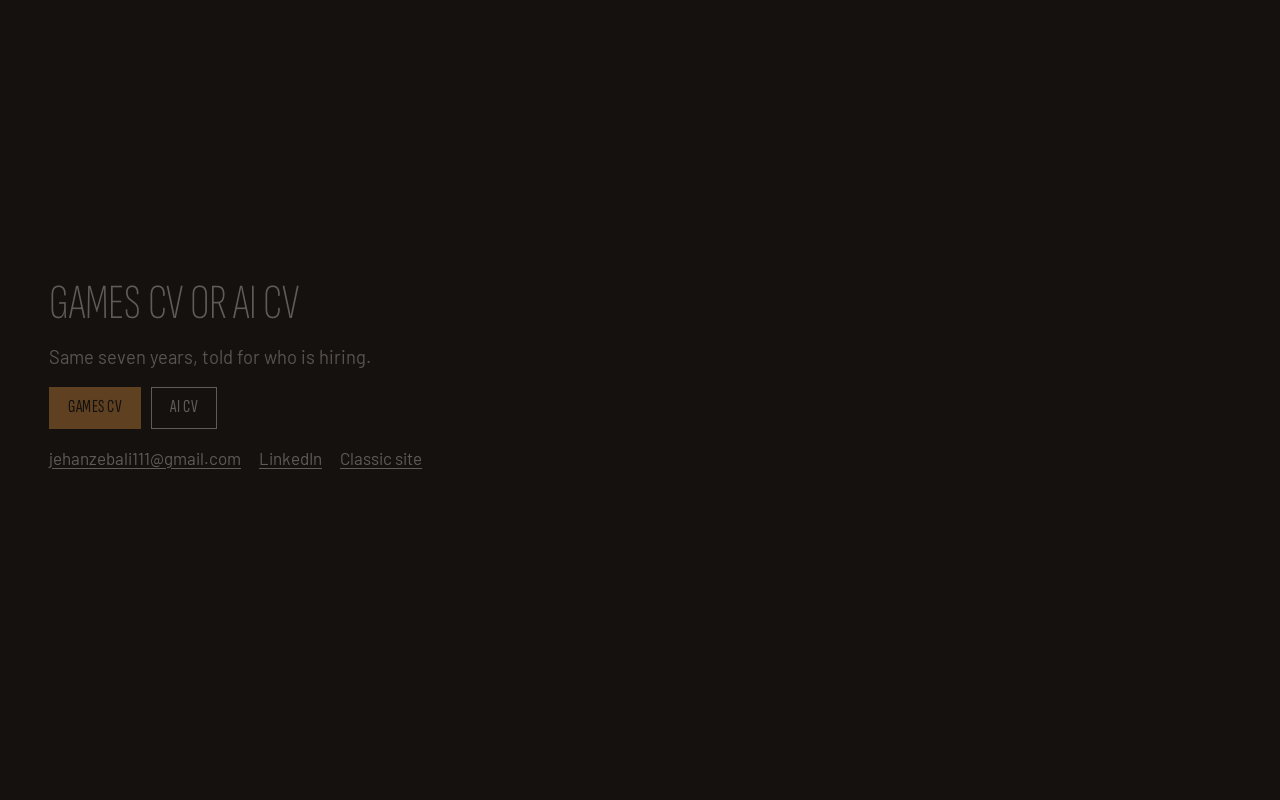
==== commit ebf2efa5: "Send /3d to /3d/ so the 3D page's relative paths resolve Co-Authored-By: Claude Opus 5.5 <noreply@an" ====
--- a/3d/index.html
+++ b/3d/index.html
@@ -2,6 +2,7 @@
 <html lang="en">
 <head>
 <meta charset="utf-8">
+<script>/* /3d without a trailing slash would load style.css, main.js and ../media from the wrong folder */ if (/\/3d$/.test(location.pathname)) location.replace(location.pathname + '/' + location.search + location.hash);</script>
 <meta name="viewport" content="width=device-width, initial-scale=1">
 <title>Jehanzeb Ali in 3D, an experiment</title>
 <meta name="description" content="An experimental 3D version of Jehanzeb Ali's portfolio: fly across floating islands, one for each chapter from Unreal at uni to AI firewalls.">
